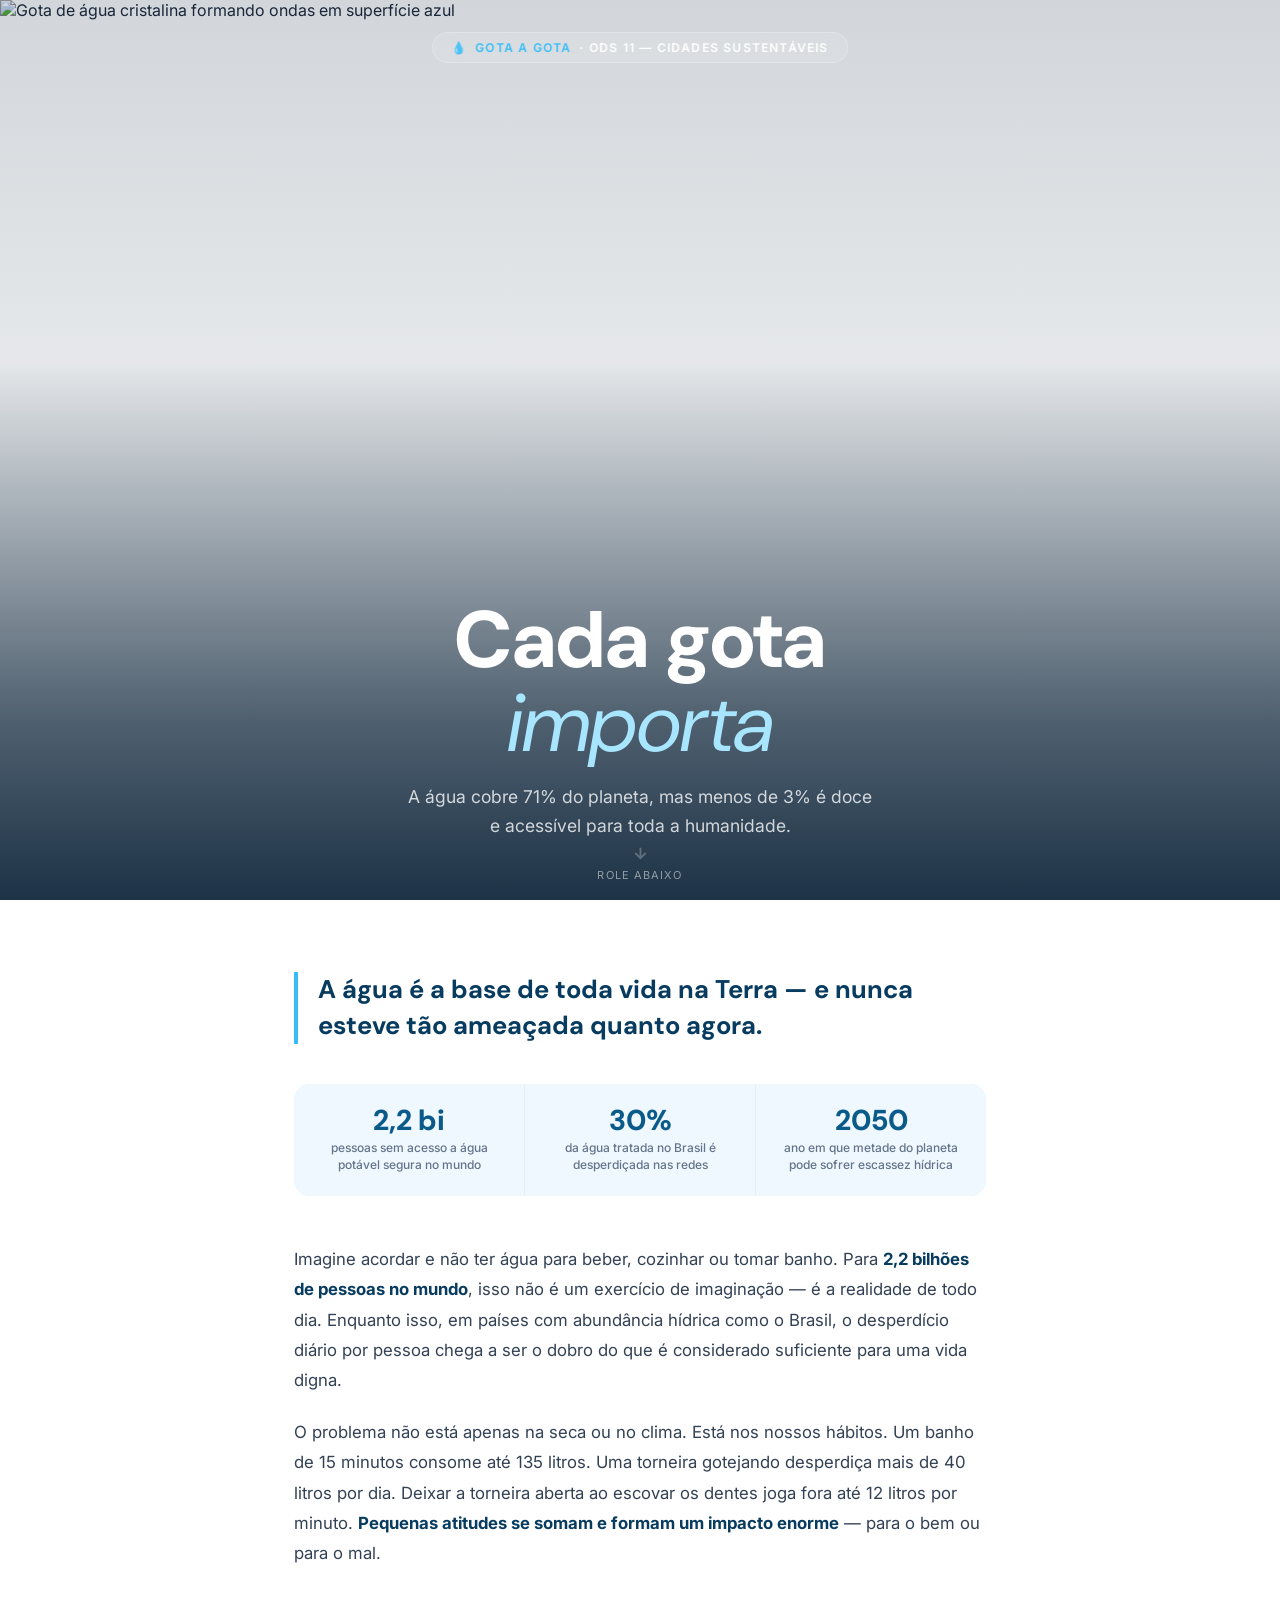
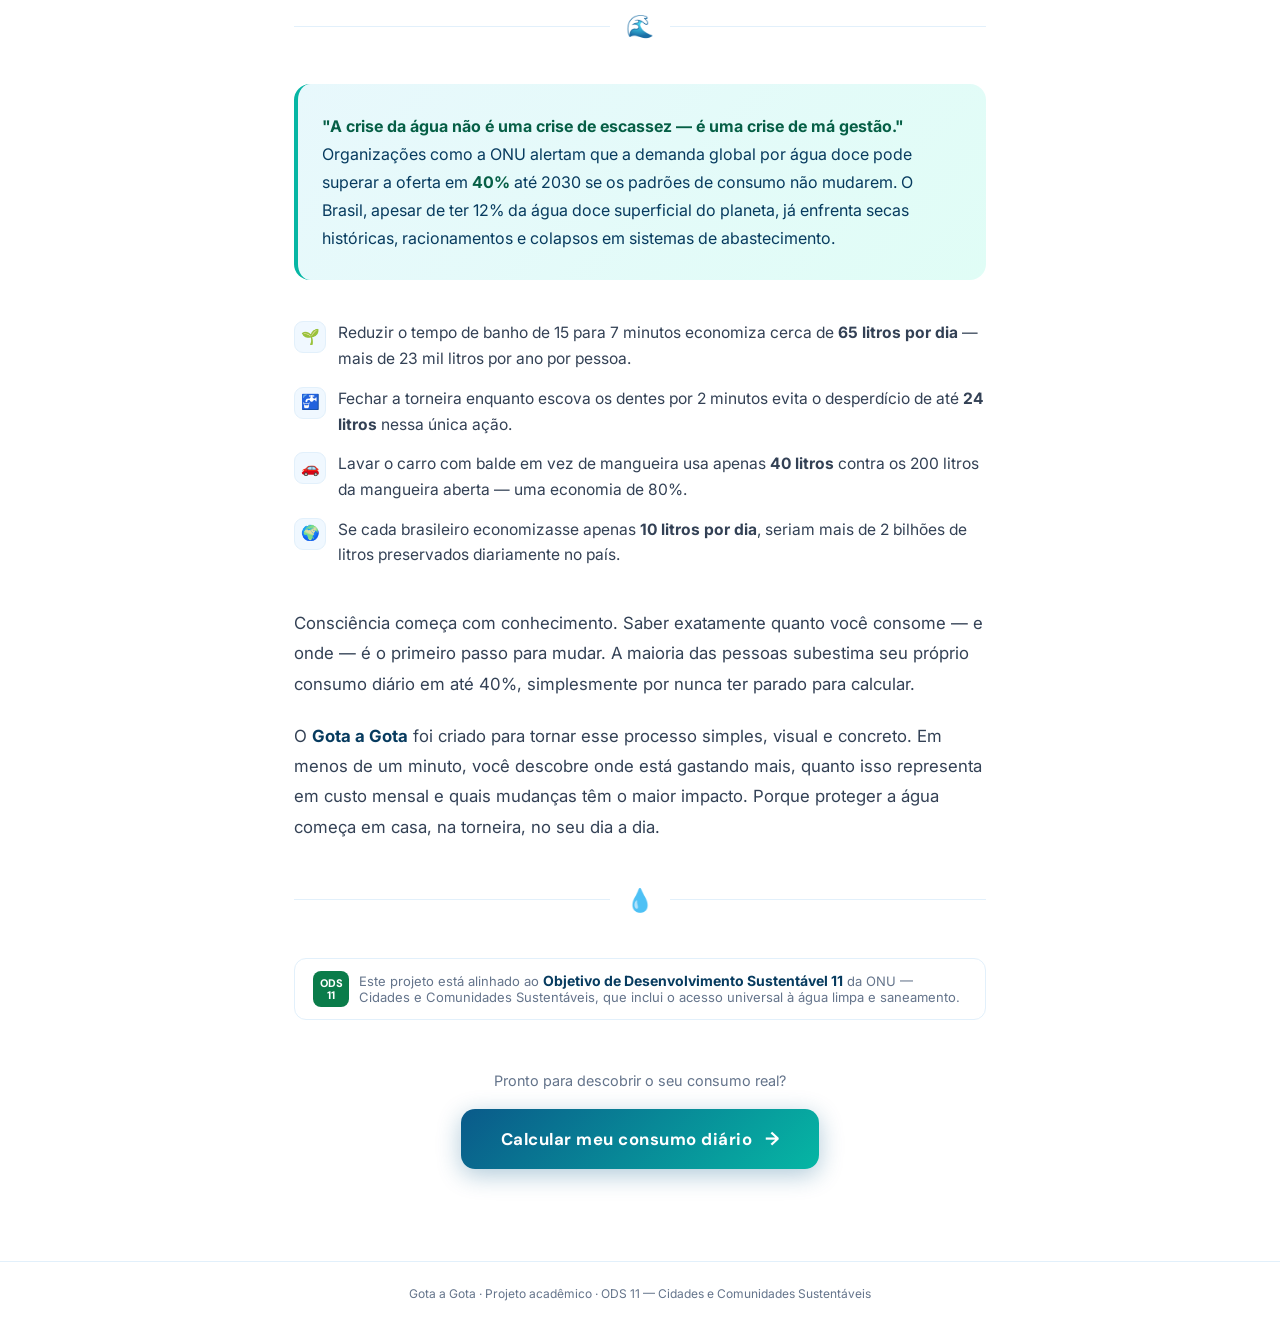
==== index.html @ 00350d29 "Rename capa.html to index.html" ====
<!DOCTYPE html>
<html lang="pt-BR">
<head>
  <meta charset="UTF-8">
  <meta name="viewport" content="width=device-width, initial-scale=1.0">
  <title>Gota a Gota — Água é Vida</title>
  <link rel="preconnect" href="https://fonts.googleapis.com">
  <link rel="preconnect" href="https://fonts.gstatic.com" crossorigin>
  <link href="https://fonts.googleapis.com/css2?family=DM+Sans:ital,wght@0,400;0,500;0,700;0,800;1,400&family=Inter:wght@400;500;600&display=swap" rel="stylesheet">
  <style>
    *, *::before, *::after { margin: 0; padding: 0; box-sizing: border-box; }

    :root {
      --deep:   #073b5f;
      --ocean:  #0a5a8a;
      --sky:    #38bdf8;
      --teal:   #06b6a4;
      --bg:     #f0f8ff;
      --text:   #1e293b;
      --muted:  #64748b;
      --border: #e2f0fb;
    }

    html { scroll-behavior: smooth; }

    body {
      font-family: 'Inter', sans-serif;
      background: #fff;
      color: var(--text);
    }

    /* ── HERO FOTO ── */
    .hero-img {
      position: relative;
      height: 100vh;
      min-height: 560px;
      overflow: hidden;
    }
    .hero-img img {
      width: 100%; height: 100%;
      object-fit: cover;
      object-position: center 40%;
      display: block;
    }
    /* overlay gradiente escurece suavemente a parte inferior */
    .hero-img::after {
      content: '';
      position: absolute;
      inset: 0;
      background: linear-gradient(
        to bottom,
        rgba(4,28,50,.18) 0%,
        rgba(4,28,50,.10) 40%,
        rgba(4,28,50,.70) 80%,
        rgba(4,28,50,.90) 100%
      );
    }

    .hero-badge {
      position: absolute;
      top: 32px; left: 50%;
      transform: translateX(-50%);
      z-index: 2;
      display: flex; align-items: center; gap: 8px;
      background: rgba(255,255,255,.12);
      backdrop-filter: blur(10px);
      border: 1px solid rgba(255,255,255,.25);
      border-radius: 100px;
      padding: 7px 18px;
      color: #fff;
      font-size: 12px;
      font-weight: 600;
      letter-spacing: .1em;
      text-transform: uppercase;
    }
    .hero-badge span { color: var(--sky); }

    .hero-copy {
      position: absolute;
      bottom: 60px; left: 50%;
      transform: translateX(-50%);
      z-index: 2;
      text-align: center;
      width: 90%;
      max-width: 680px;
    }
    .hero-copy h1 {
      font-family: 'DM Sans', sans-serif;
      font-size: clamp(2.6rem, 7vw, 5rem);
      font-weight: 800;
      color: #fff;
      line-height: 1.05;
      margin-bottom: 16px;
    }
    .hero-copy h1 em {
      font-style: italic;
      font-weight: 400;
      color: #a8e6ff;
    }
    .hero-copy p {
      font-size: clamp(.95rem, 2vw, 1.1rem);
      color: rgba(255,255,255,.78);
      line-height: 1.65;
    }

    /* scroll hint */
    .scroll-hint {
      position: absolute;
      bottom: 18px; left: 50%;
      transform: translateX(-50%);
      z-index: 2;
      display: flex; flex-direction: column; align-items: center; gap: 6px;
      color: rgba(255,255,255,.5);
      font-size: 11px;
      letter-spacing: .1em;
      text-transform: uppercase;
      animation: bob 2s ease-in-out infinite;
    }
    .scroll-hint svg { opacity: .5; }
    @keyframes bob {
      0%,100% { transform: translateX(-50%) translateY(0); }
      50%      { transform: translateX(-50%) translateY(6px); }
    }

    /* ── CONTEÚDO ── */
    .content {
      max-width: 740px;
      margin: 0 auto;
      padding: 72px 24px 80px;
    }

    /* lede */
    .lede {
      font-family: 'DM Sans', sans-serif;
      font-size: clamp(1.25rem, 3vw, 1.6rem);
      font-weight: 700;
      color: var(--deep);
      line-height: 1.4;
      margin-bottom: 40px;
      border-left: 4px solid var(--sky);
      padding-left: 20px;
    }

    /* stats strip */
    .stats {
      display: grid;
      grid-template-columns: repeat(3, 1fr);
      gap: 1px;
      background: var(--border);
      border-radius: 16px;
      overflow: hidden;
      margin-bottom: 48px;
    }
    .stat {
      background: var(--bg);
      padding: 22px 18px;
      text-align: center;
    }
    .stat-num {
      font-family: 'DM Sans', sans-serif;
      font-size: 1.8rem;
      font-weight: 800;
      color: var(--ocean);
      line-height: 1;
      margin-bottom: 6px;
    }
    .stat-lbl { font-size: 12px; color: var(--muted); font-weight: 500; line-height: 1.4; }

    /* body text */
    .body-text p {
      font-size: 1.05rem;
      line-height: 1.8;
      color: #334155;
      margin-bottom: 22px;
    }
    .body-text p:last-child { margin-bottom: 0; }
    .body-text strong { color: var(--deep); }

    /* divisor */
    .divider {
      display: flex; align-items: center; gap: 16px;
      margin: 44px 0;
      color: var(--border);
    }
    .divider::before, .divider::after {
      content: ''; flex: 1; height: 1px; background: var(--border);
    }
    .divider-icon { font-size: 1.4rem; }

    /* bloco de destaque */
    .highlight {
      background: linear-gradient(135deg, #e8f8fc 0%, #e0fdf6 100%);
      border-radius: 16px;
      padding: 28px 28px 28px 24px;
      border-left: 4px solid var(--teal);
      margin-bottom: 40px;
    }
    .highlight p {
      font-size: 1rem;
      line-height: 1.75;
      color: var(--deep);
      margin-bottom: 0;
    }
    .highlight strong { color: #065f46; }

    /* lista */
    .fact-list {
      list-style: none;
      display: flex;
      flex-direction: column;
      gap: 14px;
      margin-bottom: 40px;
    }
    .fact-list li {
      display: flex;
      gap: 12px;
      align-items: flex-start;
      font-size: .975rem;
      line-height: 1.65;
      color: #334155;
    }
    .fact-list li .ico {
      width: 32px; height: 32px; flex-shrink: 0;
      background: var(--bg);
      border: 1px solid var(--border);
      border-radius: 9px;
      display: flex; align-items: center; justify-content: center;
      font-size: 15px;
      margin-top: 1px;
    }

    /* ods badge */
    .ods-badge {
      display: inline-flex; align-items: center; gap: 10px;
      background: #fff;
      border: 1.5px solid var(--border);
      border-radius: 12px;
      padding: 12px 18px;
      margin-bottom: 52px;
      font-size: 13px;
      color: var(--muted);
    }
    .ods-badge strong { color: var(--deep); font-size: 14px; }
    .ods-dot {
      width: 36px; height: 36px; border-radius: 8px;
      background: #0a7c4a;
      display: flex; align-items: center; justify-content: center;
      color: #fff;
      font-family: 'DM Sans', sans-serif;
      font-size: 11px;
      font-weight: 800;
      line-height: 1.1;
      text-align: center;
      flex-shrink: 0;
    }

    /* ── CTA ── */
    .cta-wrap {
      text-align: center;
      padding: 0 0 12px;
    }
    .cta-wrap p {
      font-size: .9rem;
      color: var(--muted);
      margin-bottom: 20px;
    }
    .btn-cta {
      display: inline-block;
      padding: 18px 40px;
      background: linear-gradient(135deg, var(--ocean), var(--teal));
      color: #fff;
      font-family: 'DM Sans', sans-serif;
      font-size: 1.05rem;
      font-weight: 700;
      border-radius: 14px;
      text-decoration: none;
      letter-spacing: .03em;
      box-shadow: 0 6px 24px rgba(10,90,138,.32);
      transition: transform .15s, box-shadow .15s;
    }
    .btn-cta:hover { transform: translateY(-3px); box-shadow: 0 10px 30px rgba(10,90,138,.4); }
    .btn-cta:active { transform: translateY(0); }
    .btn-arrow { margin-left: 8px; font-size: 1.1em; }

    /* ── FOOTER ── */
    footer {
      text-align: center;
      padding: 24px;
      font-size: 12px;
      color: var(--muted);
      border-top: 1px solid var(--border);
    }

    @media (max-width: 480px) {
      .stats { grid-template-columns: 1fr; }
      .hero-copy h1 { font-size: 2.2rem; }
      .hero-copy { bottom: 80px; }
    }
  </style>
</head>
<body>

<!-- ── HERO ── -->
<section class="hero-img">
  <img
    src="img/img gota.png"
    alt="Gota de água cristalina formando ondas em superfície azul"
    loading="eager"
  >

  <div class="hero-badge">
    💧 <span>Gota a Gota</span> · ODS 11 — Cidades Sustentáveis
  </div>

  <div class="hero-copy">
    <h1>Cada gota<br><em>importa</em></h1>
    <p>A água cobre 71% do planeta, mas menos de 3% é doce<br>e acessível para toda a humanidade.</p>
  </div>

  <div class="scroll-hint">
    <svg width="18" height="18" viewBox="0 0 24 24" fill="none" stroke="currentColor" stroke-width="2.5">
      <path d="M12 5v14M5 12l7 7 7-7"/>
    </svg>
    role abaixo
  </div>
</section>

<!-- ── CONTEÚDO ── -->
<article class="content" id="conteudo">

  <p class="lede">
    A água é a base de toda vida na Terra — e nunca esteve tão ameaçada quanto agora.
  </p>

  <!-- stats -->
  <div class="stats">
    <div class="stat">
      <div class="stat-num">2,2 bi</div>
      <div class="stat-lbl">pessoas sem acesso a água potável segura no mundo</div>
    </div>
    <div class="stat">
      <div class="stat-num">30%</div>
      <div class="stat-lbl">da água tratada no Brasil é desperdiçada nas redes</div>
    </div>
    <div class="stat">
      <div class="stat-num">2050</div>
      <div class="stat-lbl">ano em que metade do planeta pode sofrer escassez hídrica</div>
    </div>
  </div>

  <div class="body-text">
    <p>
      Imagine acordar e não ter água para beber, cozinhar ou tomar banho. Para
      <strong>2,2 bilhões de pessoas no mundo</strong>, isso não é um exercício de imaginação
      — é a realidade de todo dia. Enquanto isso, em países com abundância hídrica como o
      Brasil, o desperdício diário por pessoa chega a ser o dobro do que é considerado
      suficiente para uma vida digna.
    </p>
    <p>
      O problema não está apenas na seca ou no clima. Está nos nossos hábitos. Um banho
      de 15 minutos consome até 135 litros. Uma torneira gotejando desperdiça mais de
      40 litros por dia. Deixar a torneira aberta ao escovar os dentes joga fora até 12
      litros por minuto. <strong>Pequenas atitudes se somam e formam um impacto enorme</strong>
      — para o bem ou para o mal.
    </p>
  </div>

  <div class="divider"><span class="divider-icon">🌊</span></div>

  <div class="highlight">
    <p>
      <strong>"A crise da água não é uma crise de escassez — é uma crise de má gestão."</strong><br>
      Organizações como a ONU alertam que a demanda global por água doce pode superar
      a oferta em <strong>40%</strong> até 2030 se os padrões de consumo não mudarem.
      O Brasil, apesar de ter 12% da água doce superficial do planeta, já enfrenta
      secas históricas, racionamentos e colapsos em sistemas de abastecimento.
    </p>
  </div>

  <ul class="fact-list">
    <li>
      <div class="ico">🌱</div>
      <span>Reduzir o tempo de banho de 15 para 7 minutos economiza cerca de
      <strong>65 litros por dia</strong> — mais de 23 mil litros por ano por pessoa.</span>
    </li>
    <li>
      <div class="ico">🚰</div>
      <span>Fechar a torneira enquanto escova os dentes por 2 minutos evita o
      desperdício de até <strong>24 litros</strong> nessa única ação.</span>
    </li>
    <li>
      <div class="ico">🚗</div>
      <span>Lavar o carro com balde em vez de mangueira usa apenas <strong>40 litros</strong>
      contra os 200 litros da mangueira aberta — uma economia de 80%.</span>
    </li>
    <li>
      <div class="ico">🌍</div>
      <span>Se cada brasileiro economizasse apenas <strong>10 litros por dia</strong>,
      seriam mais de 2 bilhões de litros preservados diariamente no país.</span>
    </li>
  </ul>

  <div class="body-text">
    <p>
      Consciência começa com conhecimento. Saber exatamente quanto você consome — e onde —
      é o primeiro passo para mudar. A maioria das pessoas subestima seu próprio consumo
      diário em até 40%, simplesmente por nunca ter parado para calcular.
    </p>
    <p>
      O <strong>Gota a Gota</strong> foi criado para tornar esse processo simples, visual e
      concreto. Em menos de um minuto, você descobre onde está gastando mais, quanto isso
      representa em custo mensal e quais mudanças têm o maior impacto. Porque proteger a
      água começa em casa, na torneira, no seu dia a dia.
    </p>
  </div>

  <div class="divider"><span class="divider-icon">💧</span></div>

  <!-- ODS badge -->
  <div class="ods-badge">
    <div class="ods-dot">ODS<br>11</div>
    <span>Este projeto está alinhado ao <strong>Objetivo de Desenvolvimento Sustentável 11</strong>
    da ONU — Cidades e Comunidades Sustentáveis, que inclui o acesso universal à água
    limpa e saneamento.</span>
  </div>

  <!-- CTA -->
  <div class="cta-wrap">
    <p>Pronto para descobrir o seu consumo real?</p>
    <a href="gota-a-gota.html" class="btn-cta">
      Calcular meu consumo diário <span class="btn-arrow">→</span>
    </a>
  </div>

</article>

<footer>
  <p>Gota a Gota · Projeto acadêmico · ODS 11 — Cidades e Comunidades Sustentáveis</p>
</footer>

</body>
</html>
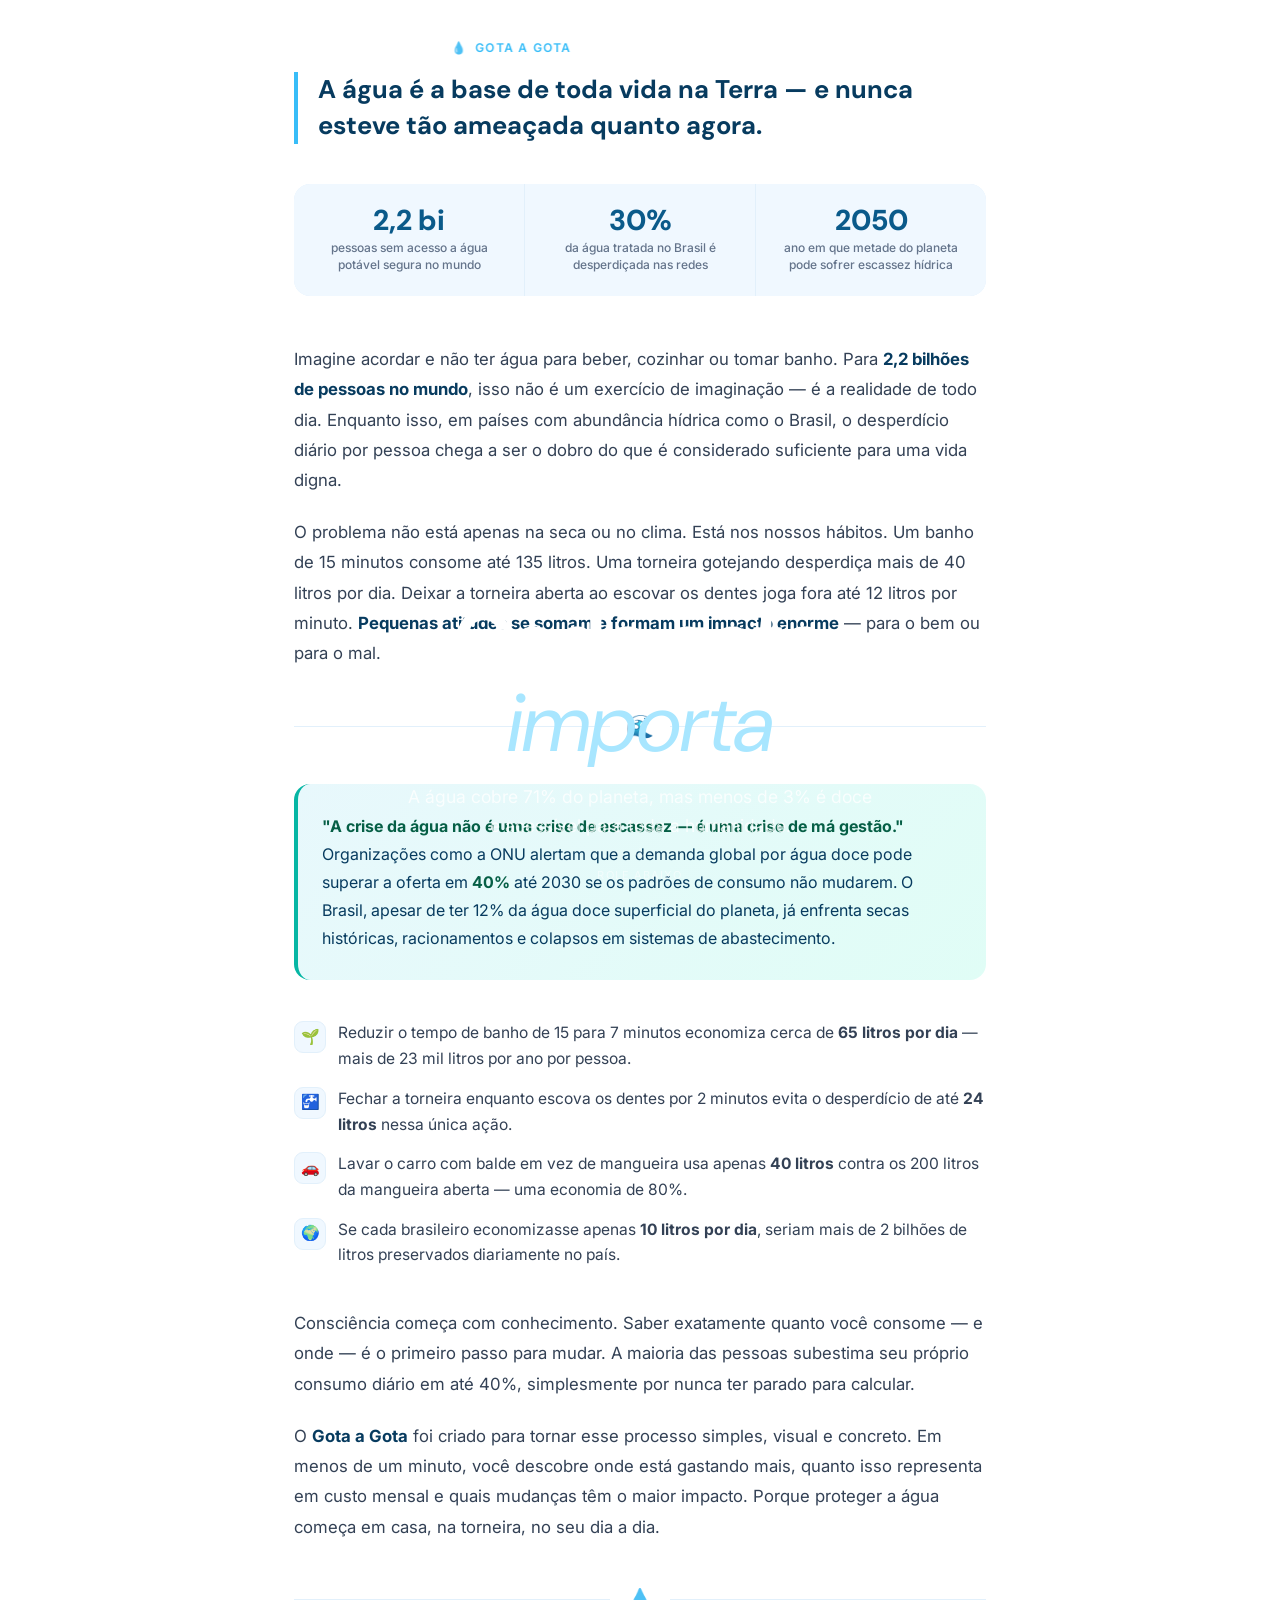
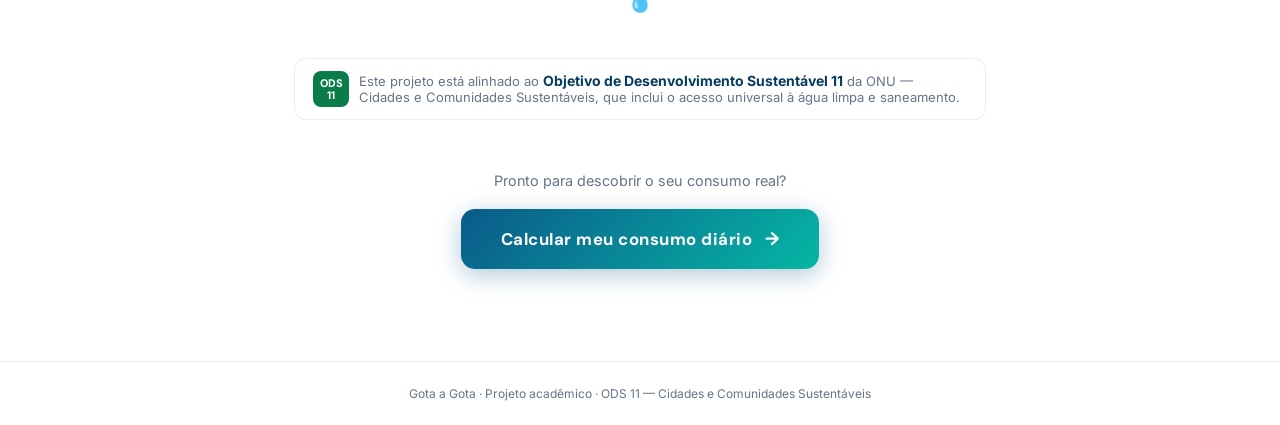
==== commit c1db456c: "Retirada da imagem" ====
--- a/index.html
+++ b/index.html
@@ -300,13 +300,6 @@
 </head>
 <body>
 
-<!-- ── HERO ── -->
-<section class="hero-img">
-  <img
-    src="img/img gota.png"
-    alt="Gota de água cristalina formando ondas em superfície azul"
-    loading="eager"
-  >
 
   <div class="hero-badge">
     💧 <span>Gota a Gota</span> · ODS 11 — Cidades Sustentáveis
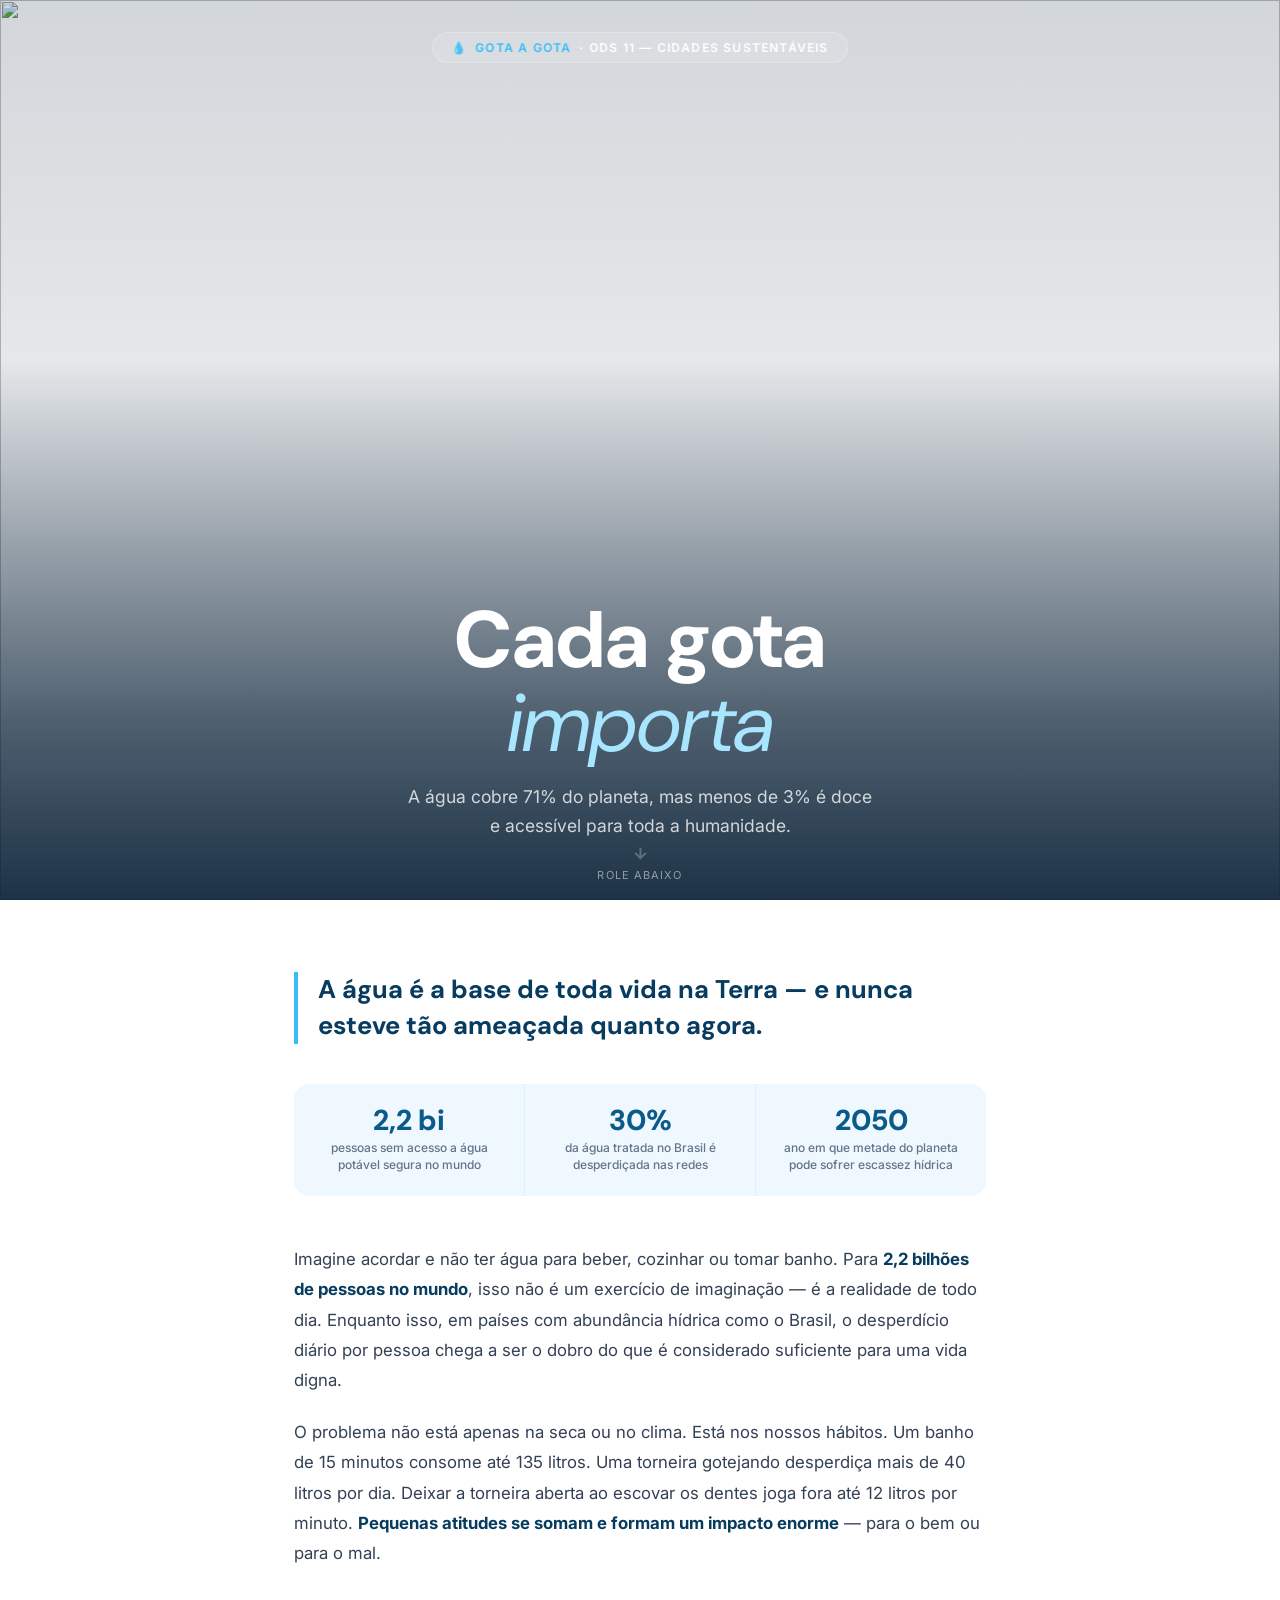
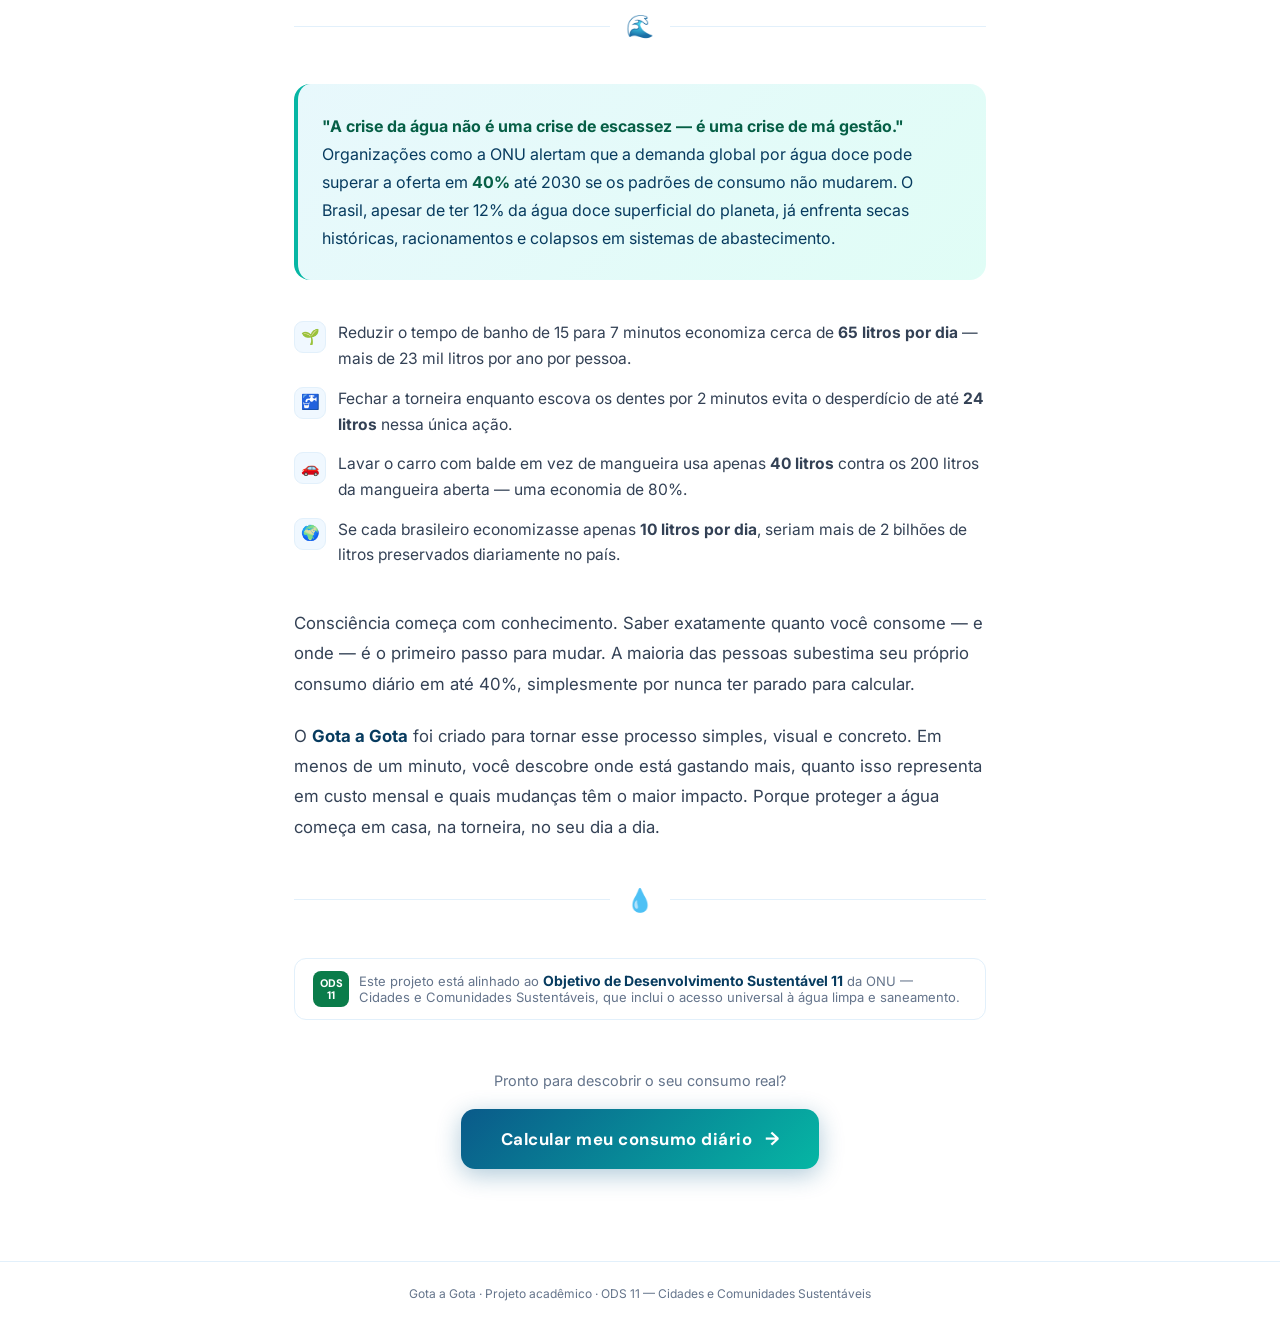
==== commit e998df86: "Update index.html" ====
--- a/index.html
+++ b/index.html
@@ -300,6 +300,11 @@
 </head>
 <body>
 
+<section class="hero-img">
+  <img
+    src="img/img gota.png"
+    loading="eager"
+  >
 
   <div class="hero-badge">
     💧 <span>Gota a Gota</span> · ODS 11 — Cidades Sustentáveis
